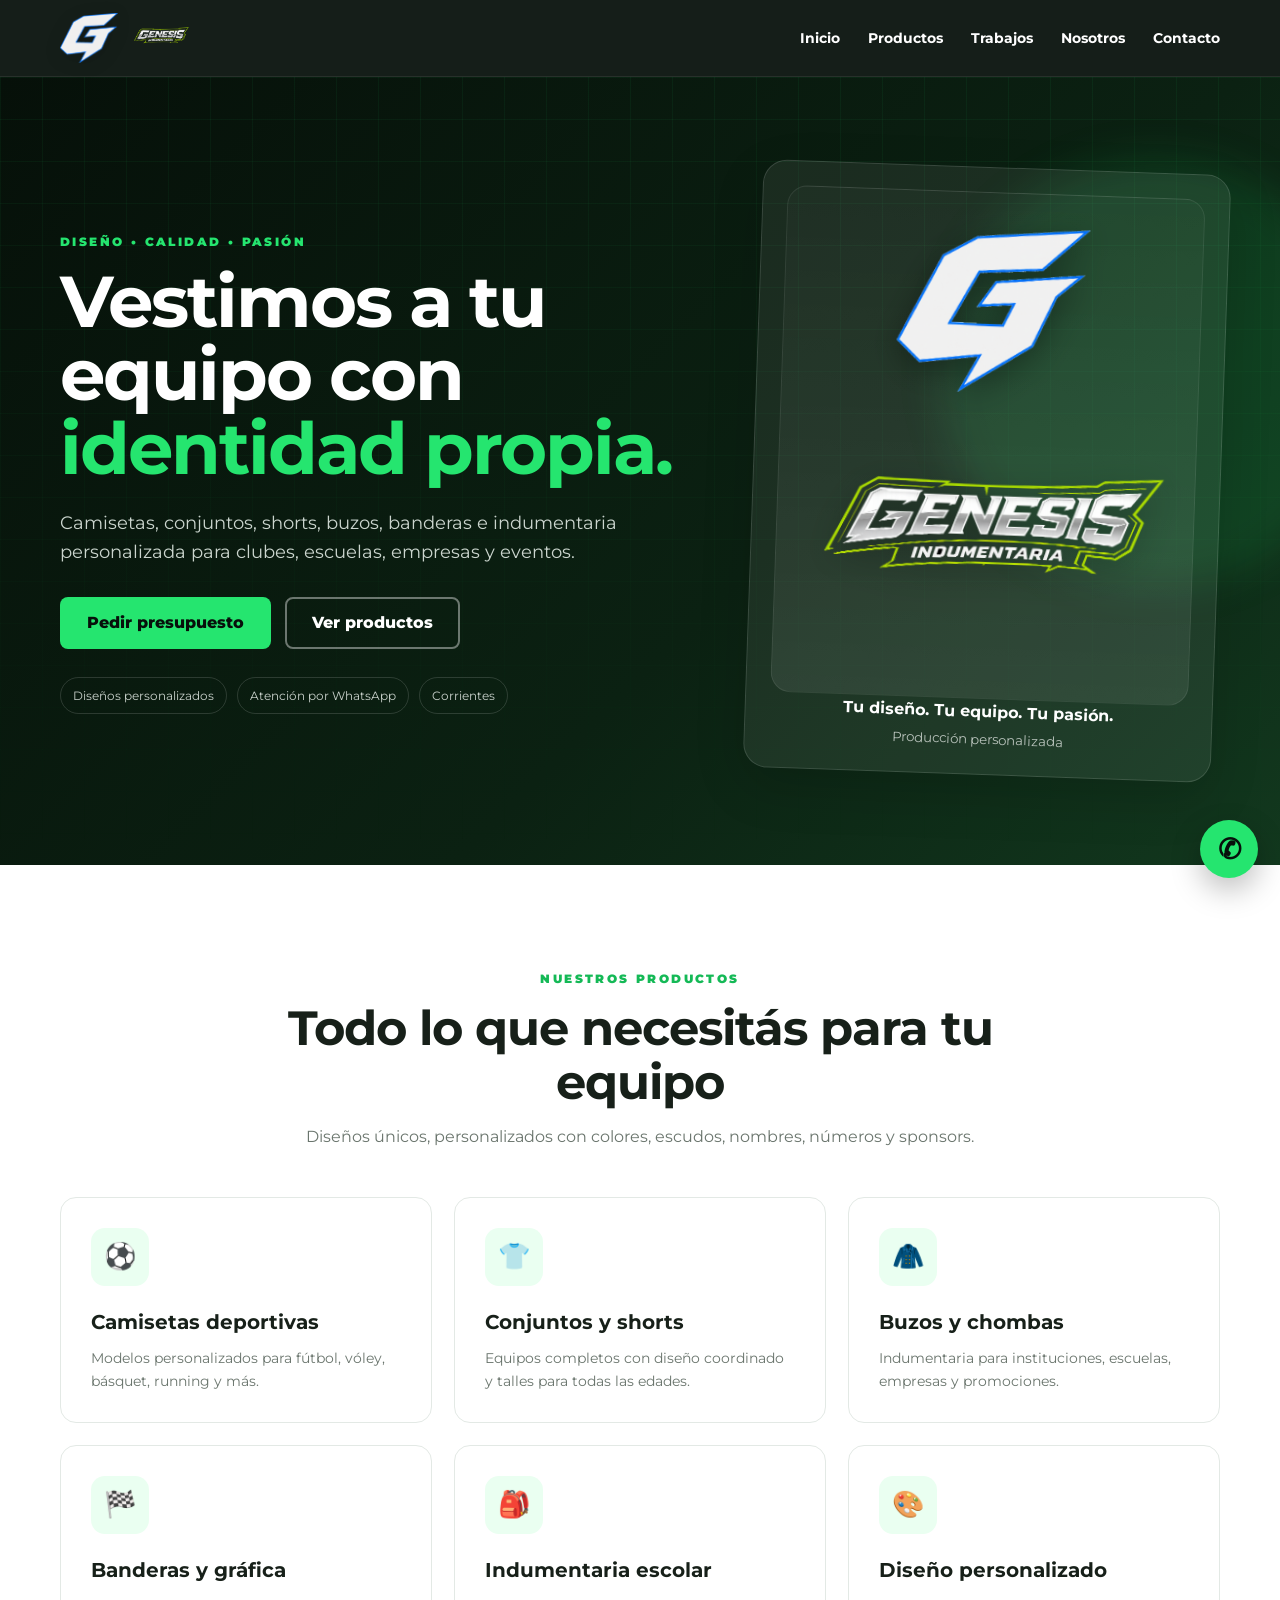
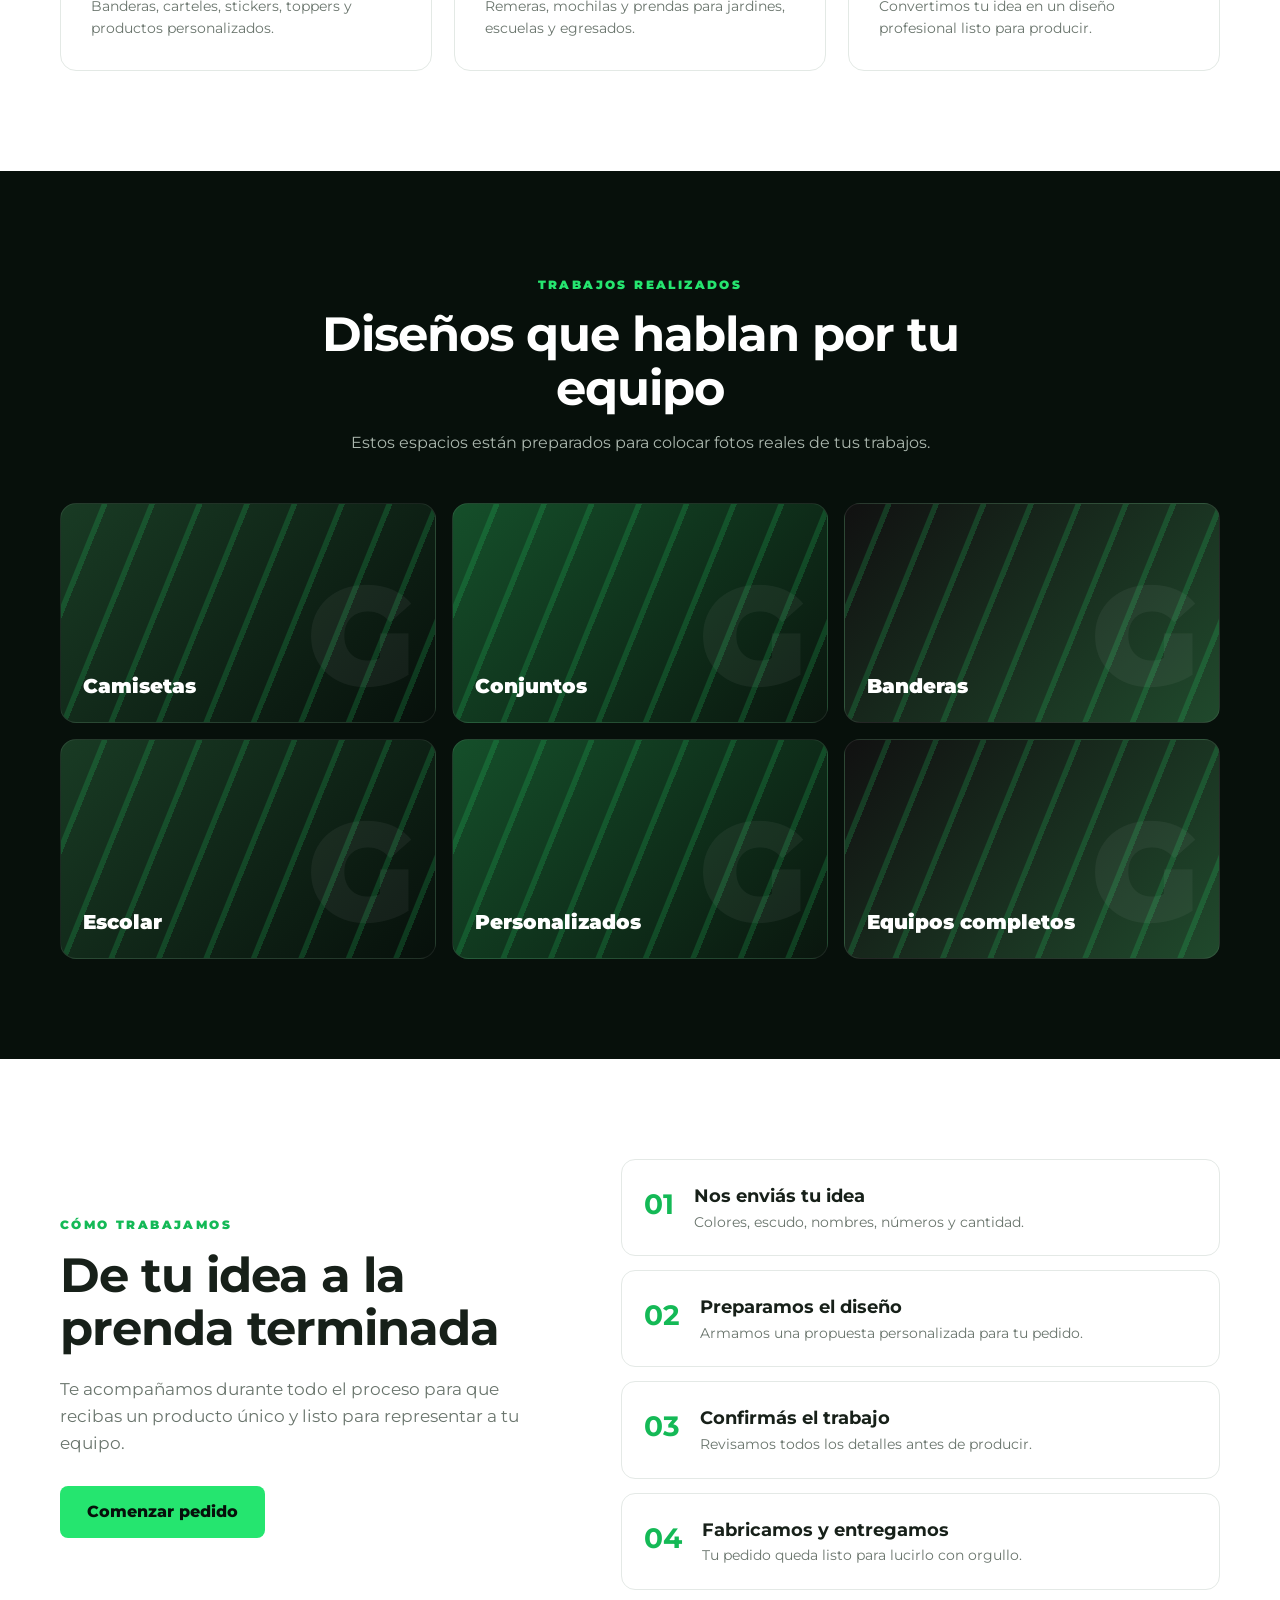
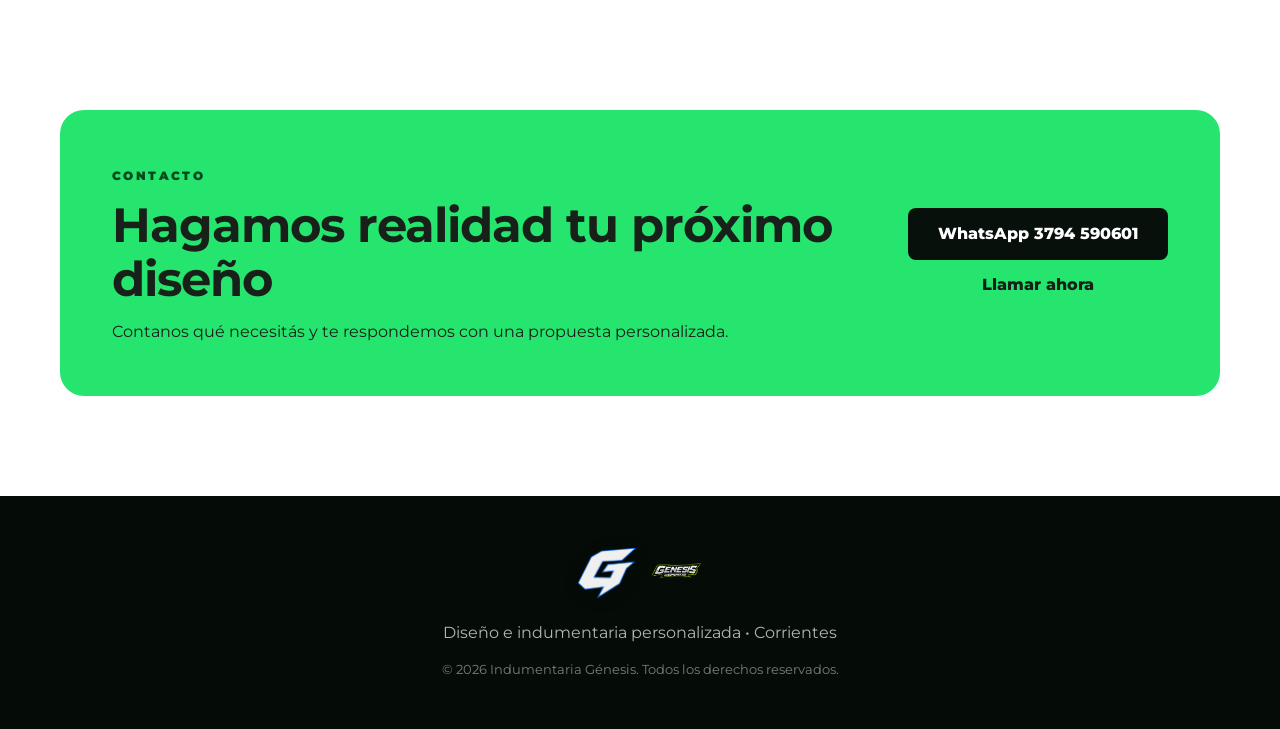
==== index.html @ 314220b6 "Add files via upload" ====
<!DOCTYPE html>
<html lang="es">
<head>
  <meta charset="UTF-8" />
  <meta name="viewport" content="width=device-width, initial-scale=1.0" />
  <meta name="description" content="Indumentaria Génesis: camisetas, conjuntos deportivos, banderas y diseños personalizados en Corrientes." />
  <title>Indumentaria Génesis</title>
  <meta property="og:title" content="Indumentaria Génesis" />
  <meta property="og:description" content="Camisetas, conjuntos y diseños personalizados para equipos, escuelas, empresas y eventos." />
  <meta property="og:image" content="assets/og-image.jpg" />
  <meta property="og:type" content="website" />
  <meta name="twitter:card" content="summary_large_image" />
  <meta name="twitter:title" content="Indumentaria Génesis" />
  <meta name="twitter:description" content="Camisetas, conjuntos y diseños personalizados." />
  <meta name="twitter:image" content="assets/og-image.jpg" />
  <link rel="icon" type="image/png" href="assets/favicon.png" />
  <link rel="preconnect" href="https://fonts.googleapis.com">
  <link rel="preconnect" href="https://fonts.gstatic.com" crossorigin>
  <link href="https://fonts.googleapis.com/css2?family=Montserrat:wght@400;600;700;800;900&display=swap" rel="stylesheet">
  <link rel="stylesheet" href="styles.css" />
</head>
<body>
  <header class="header">
    <div class="container nav">
      <a class="brand" href="#inicio" aria-label="Indumentaria Génesis">
        <img class="brand-logo" src="assets/logo-g.png" alt="Logo G de Indumentaria Génesis" />
        <img class="brand-wordmark" src="assets/wordmark-genesis.png" alt="Génesis Indumentaria" />
      </a>

      <button class="menu-btn" aria-label="Abrir menú" aria-expanded="false">☰</button>

      <nav class="nav-links">
        <a href="#inicio">Inicio</a>
        <a href="#productos">Productos</a>
        <a href="#trabajos">Trabajos</a>
        <a href="#nosotros">Nosotros</a>
        <a href="#contacto">Contacto</a>
      </nav>
    </div>
  </header>

  <main>
    <section id="inicio" class="hero">
      <div class="hero-grid"></div>
      <div class="container hero-content">
        <div class="hero-copy">
          <span class="eyebrow">DISEÑO • CALIDAD • PASIÓN</span>
          <h1>Vestimos a tu equipo con <span>identidad propia.</span></h1>
          <p>
            Camisetas, conjuntos, shorts, buzos, banderas e indumentaria personalizada
            para clubes, escuelas, empresas y eventos.
          </p>
          <div class="hero-actions">
            <a class="btn btn-primary" href="https://wa.me/543794590601?text=Hola%20Indumentaria%20G%C3%A9nesis%2C%20quiero%20pedir%20un%20presupuesto" target="_blank" rel="noopener">
              Pedir presupuesto
            </a>
            <a class="btn btn-outline" href="#productos">Ver productos</a>
          </div>
          <div class="hero-badges">
            <span>Diseños personalizados</span>
            <span>Atención por WhatsApp</span>
            <span>Corrientes</span>
          </div>
        </div>

        <div class="hero-card">
          <div class="hero-logo-panel">
            <img class="hero-logo-g" src="assets/logo-g.png" alt="Logo G de Génesis" />
            <img class="hero-logo-wordmark" src="assets/wordmark-genesis.png" alt="Génesis Indumentaria" />
          </div>
          <div class="hero-card-caption">
            <strong>Tu diseño. Tu equipo. Tu pasión.</strong>
            <small>Producción personalizada</small>
          </div>
        </div>
      </div>
    </section>

    <section id="productos" class="section products">
      <div class="container">
        <div class="section-heading">
          <span class="eyebrow">NUESTROS PRODUCTOS</span>
          <h2>Todo lo que necesitás para tu equipo</h2>
          <p>Diseños únicos, personalizados con colores, escudos, nombres, números y sponsors.</p>
        </div>

        <div class="cards">
          <article class="card">
            <div class="card-icon">⚽</div>
            <h3>Camisetas deportivas</h3>
            <p>Modelos personalizados para fútbol, vóley, básquet, running y más.</p>
          </article>
          <article class="card">
            <div class="card-icon">👕</div>
            <h3>Conjuntos y shorts</h3>
            <p>Equipos completos con diseño coordinado y talles para todas las edades.</p>
          </article>
          <article class="card">
            <div class="card-icon">🧥</div>
            <h3>Buzos y chombas</h3>
            <p>Indumentaria para instituciones, escuelas, empresas y promociones.</p>
          </article>
          <article class="card">
            <div class="card-icon">🏁</div>
            <h3>Banderas y gráfica</h3>
            <p>Banderas, carteles, stickers, toppers y productos personalizados.</p>
          </article>
          <article class="card">
            <div class="card-icon">🎒</div>
            <h3>Indumentaria escolar</h3>
            <p>Remeras, mochilas y prendas para jardines, escuelas y egresados.</p>
          </article>
          <article class="card">
            <div class="card-icon">🎨</div>
            <h3>Diseño personalizado</h3>
            <p>Convertimos tu idea en un diseño profesional listo para producir.</p>
          </article>
        </div>
      </div>
    </section>

    <section id="trabajos" class="section gallery-section">
      <div class="container">
        <div class="section-heading light">
          <span class="eyebrow">TRABAJOS REALIZADOS</span>
          <h2>Diseños que hablan por tu equipo</h2>
          <p>Estos espacios están preparados para colocar fotos reales de tus trabajos.</p>
        </div>

        <div class="gallery">
          <div class="gallery-item item-1"><span>Camisetas</span></div>
          <div class="gallery-item item-2"><span>Conjuntos</span></div>
          <div class="gallery-item item-3"><span>Banderas</span></div>
          <div class="gallery-item item-4"><span>Escolar</span></div>
          <div class="gallery-item item-5"><span>Personalizados</span></div>
          <div class="gallery-item item-6"><span>Equipos completos</span></div>
        </div>
      </div>
    </section>

    <section id="nosotros" class="section process">
      <div class="container process-grid">
        <div>
          <span class="eyebrow">CÓMO TRABAJAMOS</span>
          <h2>De tu idea a la prenda terminada</h2>
          <p class="lead">
            Te acompañamos durante todo el proceso para que recibas un producto único y listo para representar a tu equipo.
          </p>
          <a class="btn btn-primary" href="https://wa.me/543794590601?text=Hola%2C%20quiero%20hacer%20un%20pedido%20personalizado" target="_blank" rel="noopener">Comenzar pedido</a>
        </div>

        <div class="steps">
          <div class="step"><b>01</b><div><h3>Nos enviás tu idea</h3><p>Colores, escudo, nombres, números y cantidad.</p></div></div>
          <div class="step"><b>02</b><div><h3>Preparamos el diseño</h3><p>Armamos una propuesta personalizada para tu pedido.</p></div></div>
          <div class="step"><b>03</b><div><h3>Confirmás el trabajo</h3><p>Revisamos todos los detalles antes de producir.</p></div></div>
          <div class="step"><b>04</b><div><h3>Fabricamos y entregamos</h3><p>Tu pedido queda listo para lucirlo con orgullo.</p></div></div>
        </div>
      </div>
    </section>

    <section id="contacto" class="section contact">
      <div class="container contact-box">
        <div>
          <span class="eyebrow">CONTACTO</span>
          <h2>Hagamos realidad tu próximo diseño</h2>
          <p>Contanos qué necesitás y te respondemos con una propuesta personalizada.</p>
        </div>
        <div class="contact-actions">
          <a class="btn btn-dark" href="https://wa.me/543794590601?text=Hola%20Indumentaria%20G%C3%A9nesis" target="_blank" rel="noopener">
            WhatsApp 3794 590601
          </a>
          <a class="contact-link" href="tel:+543794590601">Llamar ahora</a>
        </div>
      </div>
    </section>
  </main>

  <a class="whatsapp-float" href="https://wa.me/543794590601?text=Hola%20Indumentaria%20G%C3%A9nesis" target="_blank" rel="noopener" aria-label="Contactar por WhatsApp">✆</a>

  <footer class="footer">
    <div class="container footer-content">
      <div class="brand footer-brand">
        <img class="brand-logo" src="assets/logo-g.png" alt="Logo G de Indumentaria Génesis" />
        <img class="brand-wordmark" src="assets/wordmark-genesis.png" alt="Génesis Indumentaria" />
      </div>
      <p>Diseño e indumentaria personalizada • Corrientes</p>
      <small>© <span id="year"></span> Indumentaria Génesis. Todos los derechos reservados.</small>
    </div>
  </footer>

  <script src="script.js"></script>
</body>
</html>
---- styles.css ----
:root{
  --green:#25e56f;
  --green-dark:#14b956;
  --black:#07100b;
  --black-2:#0d1811;
  --white:#ffffff;
  --gray:#e9efeb;
  --text:#172019;
  --muted:#6a756d;
  --shadow:0 18px 50px rgba(0,0,0,.15);
}
*{box-sizing:border-box;margin:0;padding:0}
html{scroll-behavior:smooth}
body{font-family:"Montserrat",Arial,sans-serif;color:var(--text);background:#fff;line-height:1.6}
a{text-decoration:none;color:inherit}
.container{width:min(1160px,92%);margin:auto}
.header{position:sticky;top:0;z-index:50;background:rgba(7,16,11,.94);backdrop-filter:blur(12px);border-bottom:1px solid rgba(255,255,255,.08)}
.nav{height:76px;display:flex;align-items:center;justify-content:space-between}
.brand{display:flex;align-items:center;gap:12px;color:#fff}
.brand-mark{display:grid;place-items:center;width:46px;height:46px;background:var(--green);color:var(--black);font-size:28px;font-weight:900;transform:skew(-8deg);border-radius:7px}
.brand strong,.brand small{display:block;line-height:1}
.brand strong{font-size:12px;letter-spacing:2px}
.brand small{font-size:20px;font-weight:900;letter-spacing:1px;margin-top:4px}
.nav-links{display:flex;gap:28px}
.nav-links a{color:#fff;font-size:14px;font-weight:700;transition:.25s}
.nav-links a:hover{color:var(--green)}
.menu-btn{display:none;background:none;border:0;color:#fff;font-size:28px}
.hero{position:relative;overflow:hidden;background:linear-gradient(135deg,#061009,#0b2112 60%,#12381e);color:#fff;min-height:680px;display:flex;align-items:center}
.hero-grid{position:absolute;inset:0;background-image:linear-gradient(rgba(37,229,111,.06) 1px,transparent 1px),linear-gradient(90deg,rgba(37,229,111,.06) 1px,transparent 1px);background-size:42px 42px;mask-image:linear-gradient(to bottom,black,transparent)}
.hero:after{content:"";position:absolute;width:430px;height:430px;border-radius:50%;right:-90px;top:80px;background:rgba(37,229,111,.12);filter:blur(20px)}
.hero-content{position:relative;z-index:2;display:grid;grid-template-columns:1.15fr .85fr;gap:60px;align-items:center;padding:90px 0}
.eyebrow{display:inline-block;color:var(--green-dark);font-size:12px;font-weight:900;letter-spacing:2.4px;margin-bottom:14px}
.hero .eyebrow,.gallery-section .eyebrow{color:var(--green)}
.hero h1{font-size:clamp(42px,6vw,72px);line-height:1.02;letter-spacing:-2px;max-width:760px}
.hero h1 span{color:var(--green)}
.hero p{font-size:18px;color:#cbd5ce;max-width:680px;margin:24px 0 30px}
.hero-actions{display:flex;gap:14px;flex-wrap:wrap}
.btn{display:inline-flex;align-items:center;justify-content:center;min-height:52px;padding:0 25px;border-radius:8px;font-weight:800;transition:.25s;border:2px solid transparent}
.btn:hover{transform:translateY(-2px)}
.btn-primary{background:var(--green);color:var(--black)}
.btn-primary:hover{background:#45ef85}
.btn-outline{border-color:rgba(255,255,255,.4);color:#fff}
.btn-outline:hover{border-color:var(--green);color:var(--green)}
.hero-badges{display:flex;gap:10px;flex-wrap:wrap;margin-top:28px}
.hero-badges span{font-size:12px;border:1px solid rgba(255,255,255,.14);padding:8px 12px;border-radius:30px;color:#c9d1cb}
.hero-card{background:rgba(255,255,255,.07);border:1px solid rgba(255,255,255,.13);border-radius:24px;padding:28px;box-shadow:var(--shadow);transform:rotate(2deg)}
.shirt{position:relative;width:270px;height:330px;margin:0 auto 24px;background:linear-gradient(145deg,#101610,#050706);clip-path:polygon(20% 0,35% 10%,65% 10%,80% 0,100% 16%,86% 37%,78% 29%,78% 100%,22% 100%,22% 29%,14% 37%,0 16%);overflow:hidden}
.shirt:after{content:"";position:absolute;inset:0;background:linear-gradient(120deg,transparent 30%,rgba(37,229,111,.18) 31%,rgba(37,229,111,.18) 44%,transparent 45%),linear-gradient(120deg,transparent 50%,rgba(37,229,111,.55) 51%,rgba(37,229,111,.55) 54%,transparent 55%)}
.shirt-neck{position:absolute;z-index:2;top:3px;left:50%;transform:translateX(-50%);width:70px;height:44px;border-radius:0 0 50% 50%;background:#07100b;border:7px solid #2dff7d;border-top:0}
.shirt-logo{position:absolute;z-index:3;top:110px;left:50%;transform:translateX(-50%) skew(-8deg);font-size:72px;font-weight:900;color:var(--green)}
.shirt span{position:absolute;z-index:3;bottom:62px;width:100%;text-align:center;letter-spacing:4px;font-weight:900}
.hero-card-caption{text-align:center}
.hero-card-caption strong,.hero-card-caption small{display:block}
.hero-card-caption small{color:#b8c2bb;margin-top:4px}
.section{padding:100px 0}
.section-heading{text-align:center;max-width:760px;margin:0 auto 48px}
.section-heading h2,.process h2,.contact h2{font-size:clamp(30px,4vw,48px);line-height:1.12;letter-spacing:-1px}
.section-heading p{color:var(--muted);margin-top:14px}
.cards{display:grid;grid-template-columns:repeat(3,1fr);gap:22px}
.card{border:1px solid #e3e9e5;border-radius:16px;padding:30px;background:#fff;transition:.25s}
.card:hover{transform:translateY(-7px);box-shadow:0 18px 45px rgba(0,0,0,.08);border-color:var(--green)}
.card-icon{width:58px;height:58px;display:grid;place-items:center;background:#eafff1;border-radius:14px;font-size:26px;margin-bottom:20px}
.card h3{font-size:20px;margin-bottom:9px}
.card p{color:var(--muted);font-size:14px}
.gallery-section{background:var(--black);color:#fff}
.section-heading.light p{color:#abb7ae}
.gallery{display:grid;grid-template-columns:repeat(3,1fr);grid-auto-rows:220px;gap:16px}
.gallery-item{position:relative;overflow:hidden;border-radius:16px;background:linear-gradient(135deg,#193b24,#07100b);border:1px solid rgba(255,255,255,.08)}
.gallery-item:before{content:"";position:absolute;inset:-20%;background:repeating-linear-gradient(120deg,transparent 0 38px,rgba(37,229,111,.18) 39px 44px);transform:rotate(-8deg)}
.gallery-item:after{content:"G";position:absolute;right:20px;bottom:-25px;font-size:140px;font-weight:900;color:rgba(255,255,255,.05)}
.gallery-item span{position:absolute;left:22px;bottom:20px;z-index:2;font-weight:900;font-size:20px}
.item-2,.item-5{background:linear-gradient(135deg,#154f2a,#0a160e)}
.item-3,.item-6{background:linear-gradient(135deg,#111,#20492c)}
.process-grid{display:grid;grid-template-columns:.9fr 1.1fr;gap:70px;align-items:center}
.lead{color:var(--muted);font-size:17px;margin:20px 0 28px}
.steps{display:grid;gap:14px}
.step{display:flex;gap:20px;padding:22px;border:1px solid #e4e9e6;border-radius:14px;background:#fff}
.step b{font-size:28px;color:var(--green-dark)}
.step h3{font-size:18px}
.step p{color:var(--muted);font-size:14px}
.contact{padding-top:20px}
.contact-box{background:var(--green);border-radius:24px;padding:52px;display:flex;justify-content:space-between;align-items:center;gap:30px}
.contact-box .eyebrow{color:#06491e}
.contact-box p{margin-top:12px;max-width:650px}
.contact-actions{display:flex;flex-direction:column;align-items:center;gap:12px;min-width:260px}
.btn-dark{background:var(--black);color:#fff;width:100%}
.contact-link{font-weight:800}
.footer{background:#050b07;color:#fff;padding:48px 0}
.footer-content{text-align:center}
.footer-brand{justify-content:center;margin-bottom:18px}
.footer p{color:#aeb8b1;margin-bottom:10px}
.footer small{color:#768078}
.whatsapp-float{position:fixed;right:22px;bottom:22px;z-index:40;width:58px;height:58px;border-radius:50%;display:grid;place-items:center;background:var(--green);color:#07100b;font-size:28px;font-weight:900;box-shadow:0 12px 30px rgba(0,0,0,.25)}
@media(max-width:900px){
  .nav-links{position:absolute;top:76px;left:0;right:0;background:#07100b;display:none;flex-direction:column;padding:22px 4%;gap:18px;border-top:1px solid rgba(255,255,255,.08)}
  .nav-links.active{display:flex}
  .menu-btn{display:block}
  .hero-content,.process-grid{grid-template-columns:1fr}
  .hero-card{max-width:430px;margin:auto}
  .cards{grid-template-columns:repeat(2,1fr)}
  .gallery{grid-template-columns:repeat(2,1fr)}
  .contact-box{flex-direction:column;align-items:flex-start}
  .contact-actions{width:100%;align-items:flex-start}
}
@media(max-width:600px){
  .section{padding:72px 0}
  .hero{min-height:auto}
  .hero-content{padding:72px 0}
  .hero h1{font-size:42px}
  .hero p{font-size:16px}
  .cards,.gallery{grid-template-columns:1fr}
  .gallery{grid-auto-rows:190px}
  .contact-box{padding:32px 24px}
  .hero-card{padding:18px}
  .shirt{width:230px;height:285px}
}


.brand-logo{width:58px;height:58px;object-fit:contain;flex:0 0 auto;filter:drop-shadow(0 4px 8px rgba(0,0,0,.2));}
.brand-wordmark{height:40px;width:auto;object-fit:contain;display:block;}
.footer-brand .brand-wordmark{height:36px;}
.hero-logo-panel{display:grid;gap:22px;justify-items:center;background:linear-gradient(180deg,rgba(255,255,255,.02),rgba(255,255,255,.08));border-radius:20px;padding:34px 22px;border:1px solid rgba(255,255,255,.08);}
.hero-logo-g{width:min(190px,65%);height:auto;object-fit:contain;filter:drop-shadow(0 8px 16px rgba(0,0,0,.35));}
.hero-logo-wordmark{width:min(500px,100%);height:auto;object-fit:contain;filter:drop-shadow(0 8px 18px rgba(0,0,0,.35));}
.hero-card{padding:24px;}
@media(max-width:600px){.brand-wordmark{height:28px;max-width:180px;}.brand-logo{width:44px;height:44px;}.footer-brand .brand-wordmark{height:30px;}}
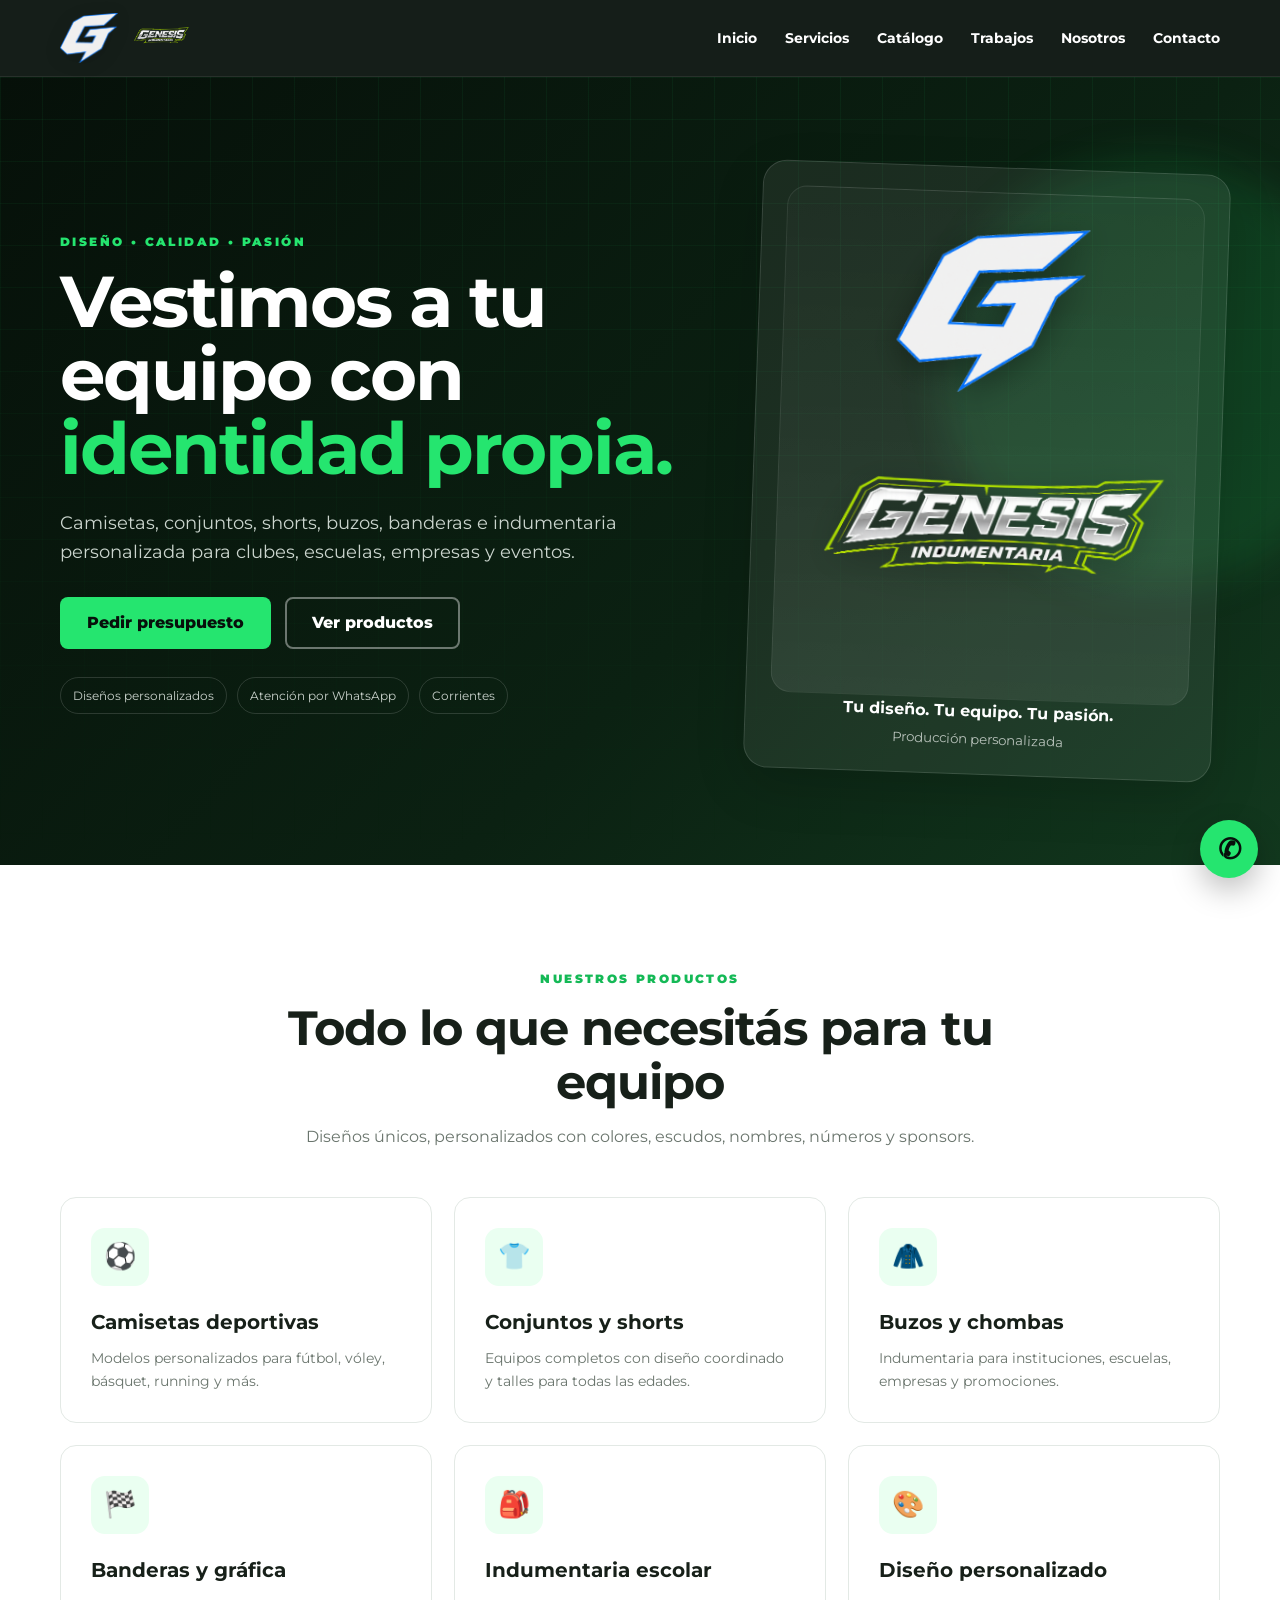
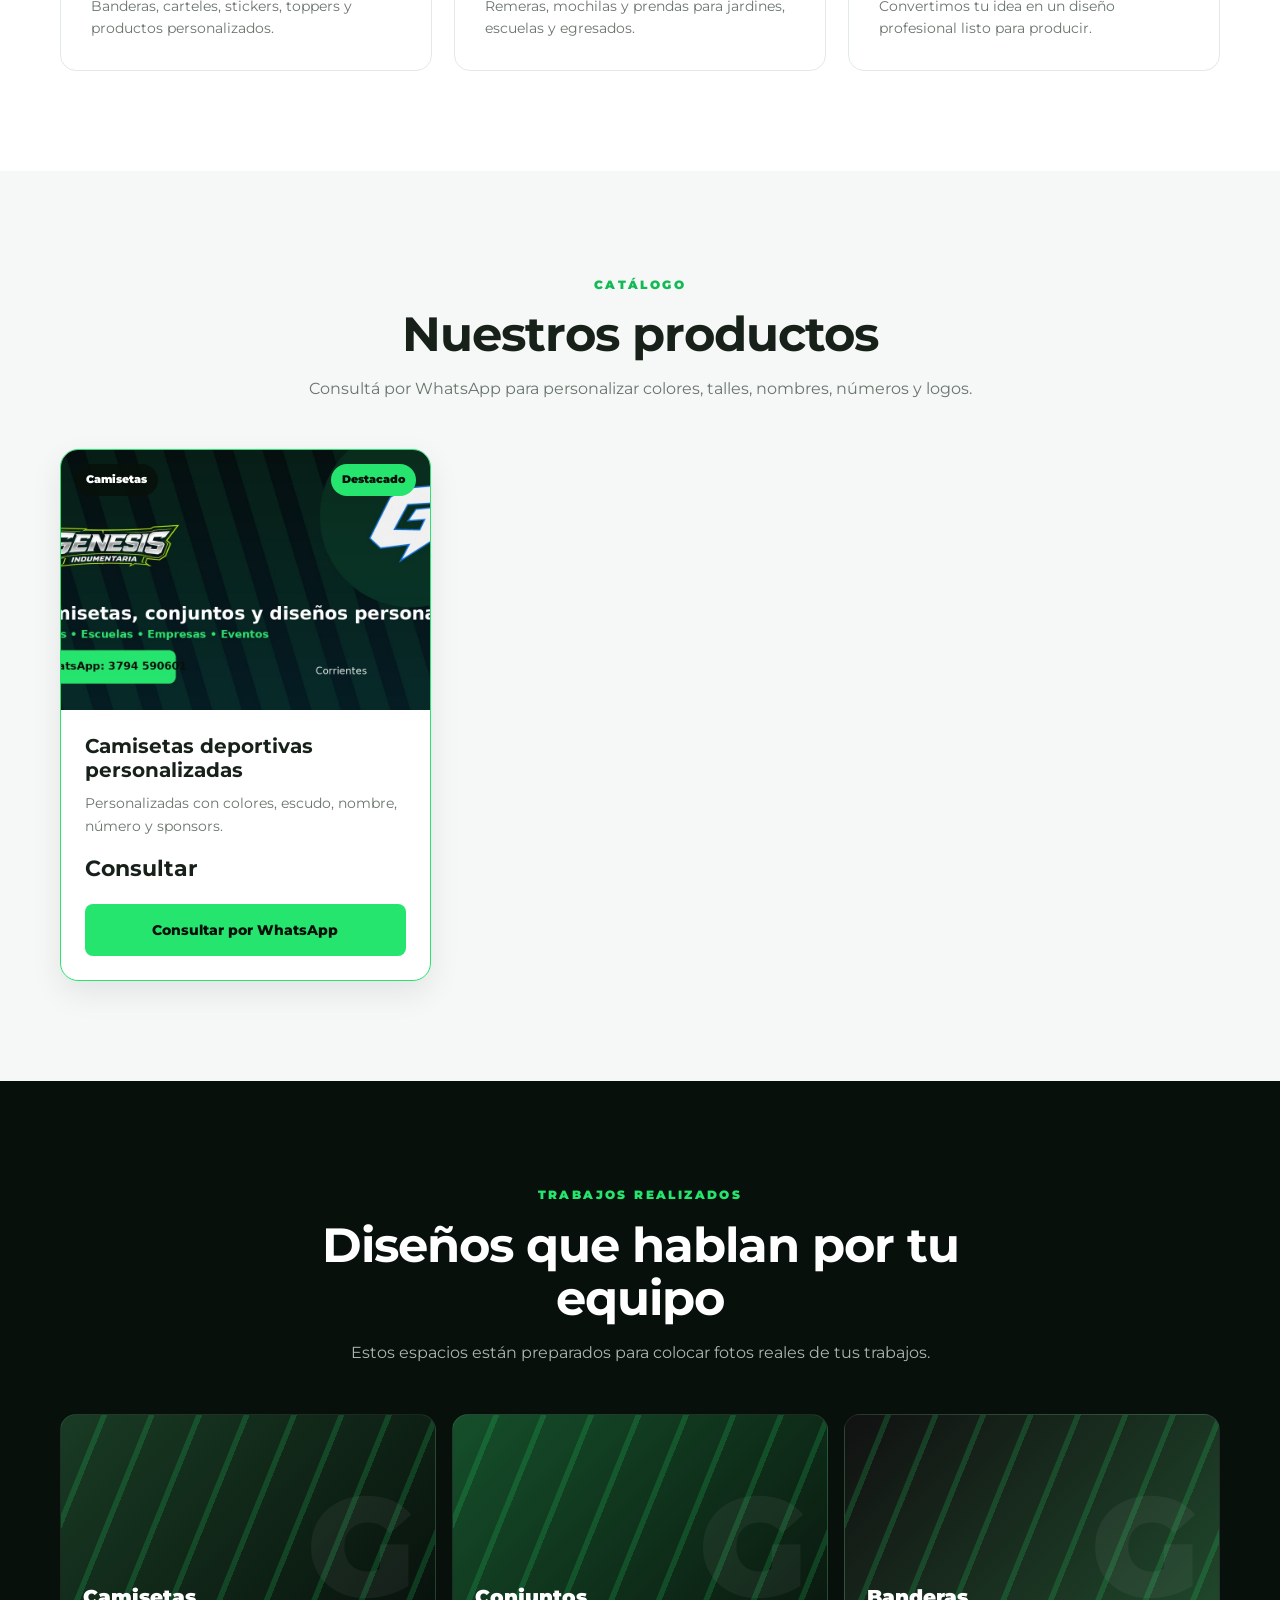
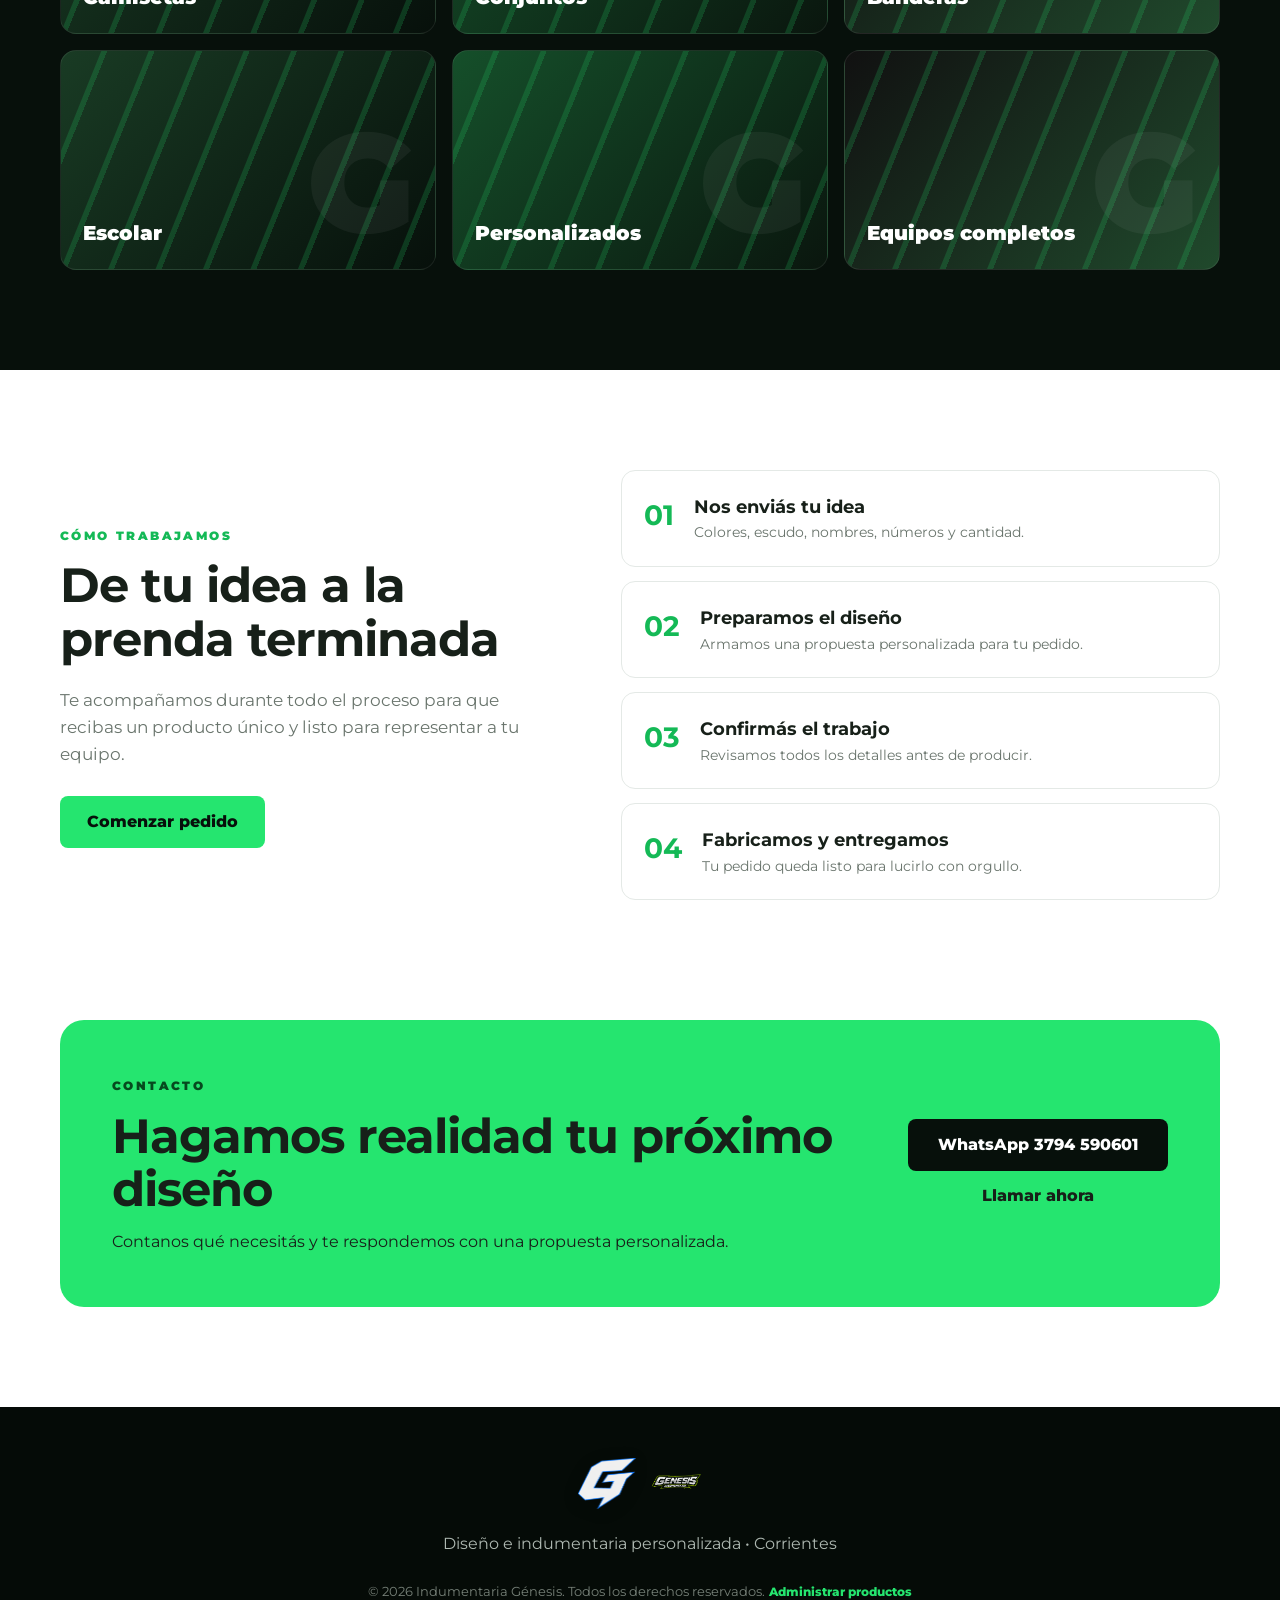
==== commit 46075d57: "Add files via upload" ====
--- a/index.html
+++ b/index.html
@@ -18,6 +18,7 @@
   <link rel="preconnect" href="https://fonts.gstatic.com" crossorigin>
   <link href="https://fonts.googleapis.com/css2?family=Montserrat:wght@400;600;700;800;900&display=swap" rel="stylesheet">
   <link rel="stylesheet" href="styles.css" />
+  <script src="https://identity.netlify.com/v1/netlify-identity-widget.js"></script>
 </head>
 <body>
   <header class="header">
@@ -31,7 +32,8 @@
 
       <nav class="nav-links">
         <a href="#inicio">Inicio</a>
-        <a href="#productos">Productos</a>
+        <a href="#productos">Servicios</a>
+        <a href="#catalogo">Catálogo</a>
         <a href="#trabajos">Trabajos</a>
         <a href="#nosotros">Nosotros</a>
         <a href="#contacto">Contacto</a>
@@ -119,6 +121,20 @@
       </div>
     </section>
 
+
+    <section id="catalogo" class="section catalog-section">
+      <div class="container">
+        <div class="section-heading">
+          <span class="eyebrow">CATÁLOGO</span>
+          <h2>Nuestros productos</h2>
+          <p>Consultá por WhatsApp para personalizar colores, talles, nombres, números y logos.</p>
+        </div>
+        <div id="product-grid" class="product-grid">
+          <p class="catalog-loading">Cargando productos…</p>
+        </div>
+      </div>
+    </section>
+
     <section id="trabajos" class="section gallery-section">
       <div class="container">
         <div class="section-heading light">
@@ -185,6 +201,7 @@
       </div>
       <p>Diseño e indumentaria personalizada • Corrientes</p>
       <small>© <span id="year"></span> Indumentaria Génesis. Todos los derechos reservados.</small>
+      <a class="admin-link" href="/admin/">Administrar productos</a>
     </div>
   </footer>
 
--- a/styles.css
+++ b/styles.css
@@ -124,3 +124,24 @@
 .hero-logo-wordmark{width:min(500px,100%);height:auto;object-fit:contain;filter:drop-shadow(0 8px 18px rgba(0,0,0,.35));}
 .hero-card{padding:24px;}
 @media(max-width:600px){.brand-wordmark{height:28px;max-width:180px;}.brand-logo{width:44px;height:44px;}.footer-brand .brand-wordmark{height:30px;}}
+
+.catalog-section{background:#f5f8f6}
+.product-grid{display:grid;grid-template-columns:repeat(3,1fr);gap:24px}
+.catalog-card{background:#fff;border:1px solid #dfe7e1;border-radius:18px;overflow:hidden;box-shadow:0 12px 32px rgba(0,0,0,.08);transition:.25s}
+.catalog-card:hover{transform:translateY(-6px);box-shadow:0 18px 42px rgba(0,0,0,.13)}
+.catalog-card.is-featured{border-color:var(--green)}
+.catalog-image-wrap{position:relative;height:260px;background:#101812;overflow:hidden}
+.catalog-image{width:100%;height:100%;object-fit:cover;display:block}
+.catalog-category,.catalog-featured{position:absolute;top:14px;padding:7px 11px;border-radius:30px;font-size:11px;font-weight:900}
+.catalog-category{left:14px;background:rgba(7,16,11,.88);color:#fff}
+.catalog-featured{right:14px;background:var(--green);color:var(--black)}
+.catalog-info{padding:24px}
+.catalog-info h3{font-size:20px;line-height:1.2;margin-bottom:10px}
+.catalog-info p{color:var(--muted);font-size:14px;min-height:44px;margin-bottom:14px}
+.catalog-info strong{display:block;font-size:22px;margin-bottom:18px}
+.catalog-btn{width:100%;font-size:14px}
+.catalog-loading,.catalog-empty{grid-column:1/-1;text-align:center;color:var(--muted);padding:35px}
+.admin-link{display:inline-block;margin-top:16px;color:var(--green);font-size:12px;font-weight:800}
+.admin-link:hover{text-decoration:underline}
+@media(max-width:900px){.product-grid{grid-template-columns:repeat(2,1fr)}}
+@media(max-width:600px){.product-grid{grid-template-columns:1fr}.catalog-image-wrap{height:240px}}
